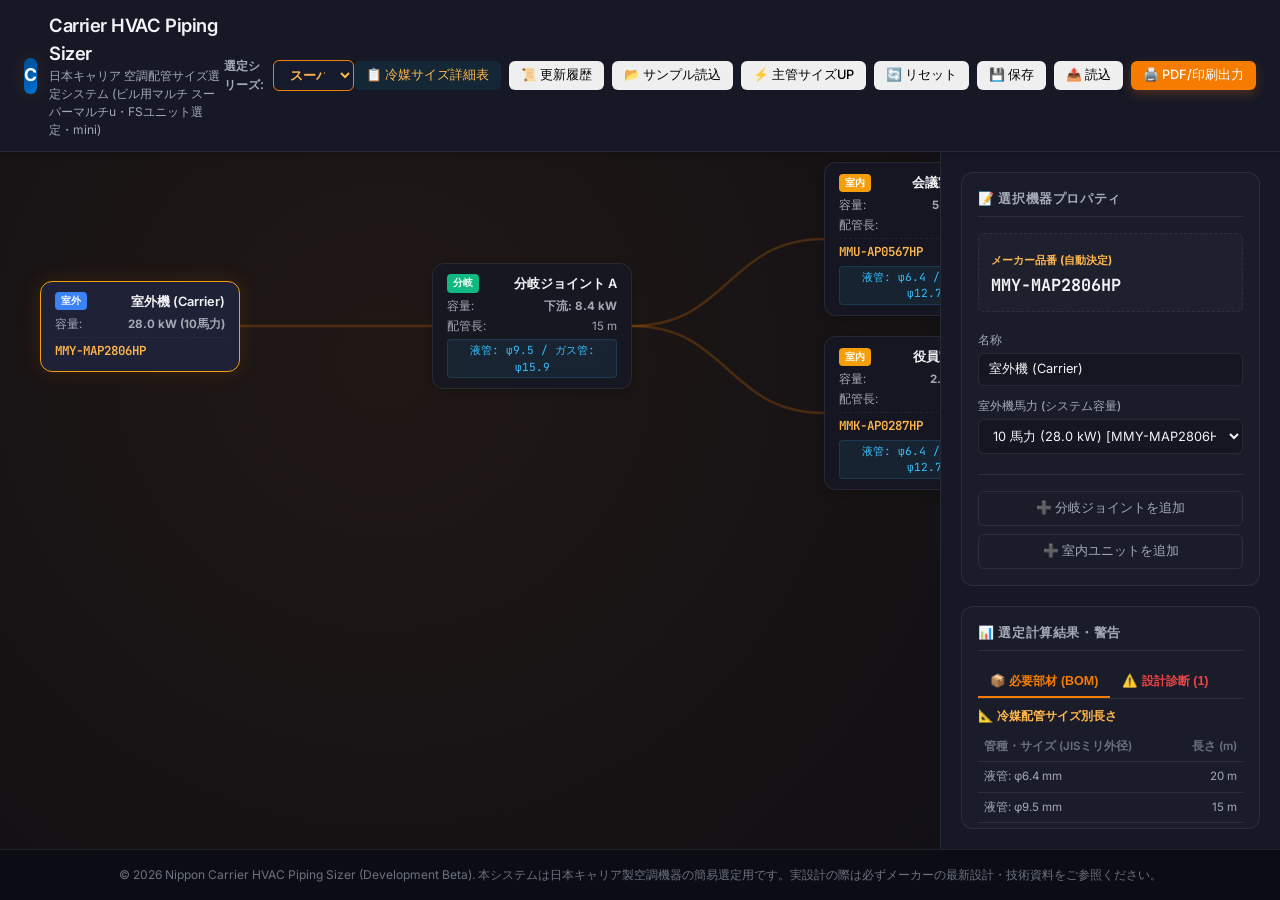
==== refrigerant-sizer/carrier-refrigerant-sizer/index.html @ 7f641d7e "Add files via upload" ====
<!DOCTYPE html>
<html lang="ja">
<head>
    <meta charset="UTF-8">
    <meta name="viewport" content="width=device-width, initial-scale=1.0">
    <title>Carrier HVAC Piping Sizer - 日本キャリア 配管選定</title>
    <!-- CSS Link -->
    <link rel="stylesheet" href="css/styles.css">
    <!-- Google Fonts -->
    <link rel="preconnect" href="https://fonts.googleapis.com">
    <link rel="preconnect" href="https://fonts.gstatic.com" crossorigin>
    <style>
        @media print {
            @page {
                size: A4 landscape;
                margin: 8mm;
            }
            body {
                background: #ffffff !important;
                color: #000000 !important;
                font-size: 10pt;
            }
            header, .sidebar:first-of-type, .header-actions, .add-node-bar, #delete-node-btn {
                display: none !important;
            }
            main {
                display: block !important;
                grid-template-columns: 1fr !important;
                gap: 0 !important;
                padding: 0 !important;
                height: auto !important;
                overflow: visible !important;
            }
            .canvas-container {
                border: none !important;
                background: none !important;
                box-shadow: none !important;
                height: auto !important;
                overflow: visible !important;
                padding: 1rem 0 !important;
            }
            .canvas-container::before {
                display: none !important;
            }
            .node-card {
                background: #f8fafc !important;
                border: 2px solid #cbd5e1 !important;
                color: #0f172a !important;
                box-shadow: none !important;
            }
            .type-outdoor { background: #e0f2fe !important; color: #0369a1 !important; }
            .type-branch { background: #fef3c7 !important; color: #b45309 !important; }
            .type-indoor { background: #dcfce7 !important; color: #15803d !important; }
            .sidebar:last-of-type {
                border: none !important;
                background: none !important;
                box-shadow: none !important;
                margin-top: 2cm !important;
                height: auto !important;
                overflow: visible !important;
            }
            .pipe-summary-item {
                background: #f8fafc !important;
                border: 1px solid #e2e8f0 !important;
                color: #0f172a !important;
            }
            .pipe-length-badge {
                background: #e2e8f0 !important;
                color: #0f172a !important;
            }
            .warning-panel {
                display: none !important;
            }
            .pipe-label-bg {
                fill: #ffffff !important;
                stroke: #0284c7 !important;
            }
            .pipe-label-text {
                fill: #0f172a !important;
                font-weight: 700 !important;
            }
        }
    </style>
</head>
<body>
    <!-- Header -->
    <header>
        <div class="logo-container">
            <div class="logo-badge" style="background: linear-gradient(135deg, #004b93, #0072ce);">C</div>
            <div class="logo-text">
                <h1>Carrier HVAC Piping Sizer</h1>
                <p>日本キャリア 空調配管サイズ選定システム (ビル用マルチ スーパーマルチu・FSユニット選定・mini)</p>
            </div>
        </div>
        
        <div style="display:flex; align-items:center; gap:8px;">
            <label for="series-select" style="font-size:0.775rem; font-weight:600; color:var(--text-secondary);">選定シリーズ:</label>
            <select id="series-select" class="form-select" style="padding:6px 12px; font-weight:600; border-color:var(--color-primary); color:var(--color-secondary); background:rgba(0,75,147,0.06); cursor:pointer;">
                <option value="super_multi_u_y">スーパーマルチuシリーズ (冷暖切換)</option>
                <option value="super_multi_u_r">スーパーマルチuシリーズ (冷暖同時 3管式)</option>
                <option value="super_multi_mini">スーパーマルチminiシリーズ</option>
            </select>
        </div>

        <div class="header-actions">
            <button class="btn" id="btn-show-pipesize" style="border-color:var(--color-primary); color:var(--color-secondary); background:rgba(0,210,255,0.08);" title="道中を含むすべての冷媒配管サイズ表を表示します">
                <span>📋 冷媒サイズ詳細表</span>
            </button>
            <button class="btn" id="btn-history" title="仕様や品番の変更履歴を確認します">
                <span>📜 更新履歴</span>
            </button>
            <button class="btn" id="btn-load-sample" title="標準的な系統サンプルを読み込みます">
                <span>📂 サンプル読込</span>
            </button>
            <button class="btn" id="btn-force-sizeup" title="最遠配管相当長に関わらず、主管サイズアップを強制適用します">
                <span>⚡ 主管サイズUP</span>
            </button>
            <button class="btn" id="btn-reset" title="系統図を初期状態にリセットします">
                <span>🔄 リセット</span>
            </button>
            <button class="btn" id="btn-export" title="現在の設計データをJSONファイルとして保存します">
                <span>💾 保存</span>
            </button>
            <button class="btn" id="btn-import" title="保存したJSONファイルを読み込んで復元します">
                <span>📤 読込</span>
            </button>
            <button class="btn btn-primary" id="btn-print" title="印刷またはPDFとして出力します">
                <span>🖨️ PDF/印刷出力</span>
            </button>
        </div>
    </header>

    <!-- Main Container -->
    <main>
        <!-- Canvas/Workspace Panel (Center/Left) -->
        <section class="canvas-container" id="tree-canvas">
            <svg id="connection-svg" class="connection-svg"></svg>
            <!-- Dynamic tree gets injected here -->
        </section>

        <!-- Configuration Sidebar (Right) -->
        <aside class="sidebar">
            <!-- Contextual Property Editor -->
            <div class="sidebar-panel">
                <h3>📝 選択機器プロパティ</h3>
                <div id="property-editor">
                    <!-- Dynamic form injected by ui.js depending on active node type -->
                    <div style="color: var(--text-muted); font-size: 0.85rem; text-align: center; margin-top: 2rem;">系統図内の機器をクリックして、プロパティを編集します。</div>
                </div>
            </div>

            <!-- Sizing Calculation Outputs -->
            <div class="sidebar-panel results-panel" style="flex: 1; overflow-y: auto;">
                <h3>📊 選定計算結果・警告</h3>
                <div class="tabs">
                    <div class="tab-header">
                        <button class="tab-btn active" onclick="document.querySelectorAll('.tab-content').forEach(c=>c.style.display='none'); document.getElementById('tab-bom').style.display='block'; document.querySelectorAll('.tab-btn').forEach(b=>b.classList.remove('active')); this.classList.add('active');">📦 必要部材 (BOM)</button>
                        <button class="tab-btn" onclick="document.querySelectorAll('.tab-content').forEach(c=>c.style.display='none'); document.getElementById('tab-warnings').style.display='block'; document.querySelectorAll('.tab-btn').forEach(b=>b.classList.remove('active')); this.classList.add('active');">⚠️ 設計診断</button>
                    </div>
                    <div class="tab-content" id="tab-bom">
                        <div id="totals-panel">
                            <!-- Dynamic injected by ui.js -->
                        </div>
                    </div>
                    <div class="tab-content" id="tab-warnings" style="display: none;">
                        <div id="warning-panel">
                            <!-- Dynamic injected by ui.js -->
                        </div>
                    </div>
                </div>
            </div>
        </aside>
    </main>

    <!-- Footer -->
    <footer>
        <p>&copy; 2026 Nippon Carrier HVAC Piping Sizer (Development Beta). 本システムは日本キャリア製空調機器の簡易選定用です。実設計の際は必ずメーカーの最新設計・技術資料をご参照ください。</p>
    </footer>

    <!-- 更新履歴モーダル -->
    <div class="modal-overlay" id="history-modal-overlay">
        <div class="modal-window" style="max-width: 660px; width: 94%;">
            <div class="modal-header">
                <span class="modal-title">📜 仕様・品番 更新履歴 (日本キャリア)</span>
                <button class="modal-close" id="history-modal-close" aria-label="閉じる">×</button>
            </div>
            <div class="modal-body" style="max-height: 65vh; overflow-y: auto; padding: 1.5rem;">
                <div id="history-check-status" style="font-size:0.78rem; color:var(--text-secondary); margin-bottom:1rem; padding:8px 12px; background:rgba(0,162,232,0.06); border-radius:var(--radius-sm); border:1px solid rgba(0,162,232,0.12);"></div>
                <div id="history-list-container">
                    <!-- Dynamic injected by ui.js -->
                </div>
            </div>
            <div class="modal-footer" style="justify-content: space-between; align-items: center;">
                <button class="btn" id="btn-force-spec-check" title="今すぐ最新仕様をチェックします" style="font-size:0.8rem;">🔍 今すぐチェック</button>
                <button class="btn btn-primary" id="history-modal-ok">閉じる</button>
            </div>
        </div>
    </div>

    <!-- ④ 設計診断エラー・警告 対処方法提案モーダル -->
    <div class="modal-overlay" id="fix-modal-overlay">
        <div class="modal-window" style="max-width: 580px; width: 92%;">
            <div class="modal-header" style="border-bottom: 1px solid rgba(239, 68, 68, 0.3); background: rgba(239, 68, 68, 0.06);">
                <span class="modal-title" style="color: var(--color-danger); font-weight:700;">⚠️ 設計診断・推奨対処案の適用</span>
                <button class="modal-close" id="fix-modal-close" aria-label="閉じる">×</button>
            </div>
            <div class="modal-body" style="padding: 1.25rem;">
                <div id="fix-modal-error-text" style="font-size:0.875rem; color:var(--text-primary); font-weight:600; padding:10px 14px; background:rgba(239,68,68,0.1); border-left:4px solid var(--color-danger); border-radius:4px; margin-bottom:12px;"></div>
                <div style="font-size:0.8rem; color:var(--text-secondary); margin-bottom:6px;">【システム提示の最適対処方法】</div>
                <div id="fix-modal-suggestion-text" style="font-size:0.85rem; color:var(--color-secondary); font-weight:500; padding:12px; background:rgba(0,210,255,0.06); border:1px solid rgba(0,210,255,0.2); border-radius:var(--radius-sm); line-height:1.5;"></div>
                <div style="font-size:0.75rem; color:var(--text-muted); margin-top:10px;">「OK (対処方法を反映)」を選択すると、上記の変更が系統設計・配管選定へ即座に反映されます。</div>
            </div>
            <div class="modal-footer" style="gap:10px;">
                <button class="btn" id="fix-modal-cancel">キャンセル</button>
                <button class="btn btn-primary" id="fix-modal-ok" style="background:linear-gradient(135deg, var(--color-success), #059669); color:white;">OK (対処方法を反映)</button>
            </div>
        </div>
    </div>

    <!-- ⑤ 全区間冷媒サイズ詳細表 モーダル -->
    <div class="modal-overlay" id="pipesize-modal-overlay">
        <div class="modal-window" style="max-width: 820px; width: 95%;">
            <div class="modal-header">
                <span class="modal-title">📋 システム全区間 冷媒配管サイズ詳細表</span>
                <button class="modal-close" id="pipesize-modal-close" aria-label="閉じる">×</button>
            </div>
            <div class="modal-body" style="max-height: 70vh; overflow-y: auto; padding: 1.25rem;">
                <div style="display:flex; justify-content:space-between; align-items:center; background:rgba(0,162,232,0.08); padding:10px 16px; border-radius:var(--radius-md); border:1px solid rgba(0,162,232,0.2); margin-bottom:12px;">
                    <div>
                        <div style="font-size:0.875rem; font-weight:700; color:var(--text-primary);">主配管 (主管) サイズアップ設定</div>
                        <div style="font-size:0.75rem; color:var(--text-secondary);">最遠長90m以上または手動設定時の主管1サイズUPの有効/無効を切り替えます</div>
                    </div>
                    <div class="toggle-switch-container">
                        <span style="font-size:0.775rem; font-weight:600;" id="sizeup-toggle-label">標準サイズ</span>
                        <label class="switch">
                            <input type="checkbox" id="pipesize-modal-sizeup-toggle">
                            <span class="slider"></span>
                        </label>
                    </div>
                </div>
                <div id="pipesize-table-container"></div>
            </div>
            <div class="modal-footer">
                <button class="btn btn-primary" id="pipesize-modal-ok">閉じる</button>
            </div>
        </div>
    </div>

    <!-- App Engine and Controller Scripts -->
    <script src="js/engine.js"></script>
    <script src="js/ui.js"></script>
    <script src="js/app.js"></script>
</body>
</html>
---- refrigerant-sizer/carrier-refrigerant-sizer/css/styles.css ----
/* ==========================================================================
   Design System & Styling: Carrier Refrigerant Sizer
   ========================================================================== */

/* Google Fonts Import */
@import url('https://fonts.googleapis.com/css2?family=Inter:wght@300;400;500;600;700&family=JetBrains+Mono:wght@400;500&display=swap');

:root {
    /* Color Palette (Carrier Amber-Orange / Dark Theme Harmony) */
    --bg-base: #0c0d14;
    --bg-surface: rgba(22, 24, 38, 0.75);
    --bg-surface-solid: #161826;
    --bg-surface-hover: rgba(32, 35, 56, 0.85);
    --border-color: rgba(255, 255, 255, 0.08);
    --border-focus: #f59e0b; /* Amber/Orange accent */
    
    --color-primary: #f57c00; /* Carrier Orange */
    --color-primary-glow: rgba(245, 124, 0, 0.3);
    --color-secondary: #ffb74d;
    --color-success: #10b981;
    --color-success-glow: rgba(16, 185, 129, 0.2);
    --color-warning: #f59e0b;
    --color-danger: #ef4444;
    --color-danger-glow: rgba(239, 68, 68, 0.2);
    
    --text-primary: #f3f4f6;
    --text-secondary: #a3aab6;
    --text-muted: #6b7280;
    
    /* Layout Constants */
    --radius-sm: 6px;
    --radius-md: 12px;
    --radius-lg: 16px;
    --transition-fast: 0.15s ease;
    --transition-normal: 0.25s ease;
    
    /* Font Families */
    --font-sans: 'Inter', -apple-system, BlinkMacSystemFont, "Segoe UI", Roboto, sans-serif;
    --font-mono: 'JetBrains Mono', monospace;
    
    --shadow-sm: 0 2px 8px rgba(0, 0, 0, 0.2);
    --shadow-md: 0 8px 32px rgba(0, 0, 0, 0.45);
    --shadow-glow: 0 0 20px rgba(245, 124, 0, 0.15);
}

/* Base Reset & Styles */
* {
    box-sizing: border-box;
    margin: 0;
    padding: 0;
}

body {
    background-color: var(--bg-base);
    color: var(--text-primary);
    font-family: var(--font-sans);
    line-height: 1.5;
    height: 100vh;
    display: flex;
    flex-direction: column;
    overflow: hidden;
}

/* Header */
header {
    background: var(--bg-surface-solid);
    border-bottom: 1px solid var(--border-color);
    padding: 0.75rem 1.5rem;
    display: flex;
    justify-content: space-between;
    align-items: center;
    box-shadow: var(--shadow-sm);
    z-index: 100;
}

.logo-container {
    display: flex;
    align-items: center;
    gap: 12px;
}

.logo-badge {
    background: linear-gradient(135deg, var(--color-primary), var(--color-secondary));
    width: 36px;
    height: 36px;
    border-radius: var(--radius-sm);
    display: flex;
    align-items: center;
    justify-content: center;
    font-weight: 700;
    color: #fff;
    font-size: 1.1rem;
    box-shadow: var(--shadow-glow);
}

.logo-text h1 {
    font-size: 1.15rem;
    font-weight: 600;
    letter-spacing: -0.025em;
    color: var(--text-primary);
}

.logo-text p {
    font-size: 0.75rem;
    color: var(--text-secondary);
}

.header-actions {
    display: flex;
    align-items: center;
    gap: 8px;
    flex-wrap: nowrap;
    flex-shrink: 0;
}

.menu-bar {
    display: flex;
    align-items: center;
    gap: 8px;
    flex-wrap: nowrap;
}

.menu-bar .btn, .header-actions .btn {
    white-space: nowrap;
    font-size: 0.8rem;
    padding: 6px 12px;
}
.menu-bar .btn span, .header-actions .btn span {
    white-space: nowrap;
}

.tree-children {
    display: flex;
    flex-direction: column;
    justify-content: center;
    margin-left: 7rem;
    position: relative;
}

/* Node Card Error Blink Animation */
@keyframes errorBlinkAnimation {
    0%, 100% {
        border-color: var(--color-danger);
        box-shadow: 0 0 25px rgba(239, 68, 68, 0.9);
        transform: scale(1.03);
    }
    50% {
        border-color: rgba(239, 68, 68, 0.3);
        box-shadow: 0 0 5px rgba(239, 68, 68, 0.2);
        transform: scale(1);
    }
}
.node-card.error-blink {
    animation: errorBlinkAnimation 0.6s ease-in-out 5;
    z-index: 10;
}

.alert-card.clickable {
    cursor: pointer;
    transition: transform 0.15s ease, box-shadow 0.15s ease;
}
.alert-card.clickable:hover {
    transform: translateY(-2px);
    box-shadow: 0 4px 12px rgba(239, 68, 68, 0.2);
}

/* SVG Line Pipe Label Text */
.pipe-label-bg {
    fill: rgba(11, 15, 25, 0.85);
    stroke: var(--color-primary);
    stroke-width: 1px;
    rx: 4px;
    ry: 4px;
}
.pipe-label-text {
    fill: #00d2ff;
    font-size: 10px;
    font-family: var(--font-mono);
    font-weight: 600;
    text-anchor: middle;
    dominant-baseline: central;
}

main {
    flex: 1;
    display: grid;
    grid-template-columns: 1fr 340px;
    overflow: hidden;
    background: radial-gradient(circle at 30% 30%, #201815 0%, var(--bg-base) 100%);
}

/* Sidebar */
.sidebar {
    background: var(--bg-surface-solid);
    border-left: 1px solid var(--border-color);
    padding: 1.25rem;
    display: flex;
    flex-direction: column;
    gap: 1.25rem;
    overflow-y: auto;
}

.sidebar-panel {
    background: rgba(255, 255, 255, 0.02);
    border: 1px solid var(--border-color);
    border-radius: var(--radius-md);
    padding: 1rem;
    display: flex;
    flex-direction: column;
    gap: 0.75rem;
}

.sidebar-panel h3 {
    font-size: 0.8rem;
    font-weight: 700;
    color: var(--text-secondary);
    text-transform: uppercase;
    letter-spacing: 0.05em;
    border-bottom: 1px solid var(--border-color);
    padding-bottom: 0.5rem;
    margin-bottom: 0.25rem;
}

/* Canvas Container */
.canvas-container {
    display: flex;
    flex-direction: column;
    position: relative;
    overflow: hidden;
}

.canvas-header {
    padding: 0.85rem 1.5rem;
    display: flex;
    justify-content: space-between;
    align-items: center;
    border-bottom: 1px solid var(--border-color);
    background: rgba(12, 13, 20, 0.6);
    backdrop-filter: blur(10px);
    z-index: 10;
}

.canvas-header h2 {
    font-size: 0.9rem;
    font-weight: 600;
    color: var(--text-secondary);
}

.canvas-workspace {
    flex: 1;
    overflow: auto;
    position: relative;
    padding: 2.5rem;
    display: flex;
    align-items: center;
    justify-content: flex-start;
}

/* Interactive SVG Layer */
.connection-svg {
    position: absolute;
    top: 0;
    left: 0;
    width: 100%;
    height: 100%;
    pointer-events: none;
    z-index: 1;
}

.connection-path {
    fill: none;
    stroke: rgba(245, 124, 0, 0.22);
    stroke-width: 2.5;
    stroke-linecap: round;
    transition: stroke var(--transition-normal);
}

.connection-path.active {
    stroke: var(--color-primary);
    stroke-width: 3.5;
    filter: drop-shadow(0 0 4px var(--color-primary-glow));
}

.connection-path.three-pipe {
    stroke-dasharray: 4 2;
    stroke: rgba(255, 183, 77, 0.45);
}

.connection-path.three-pipe.active {
    stroke: var(--color-secondary);
    filter: drop-shadow(0 0 4px rgba(255, 183, 77, 0.3));
}

/* Node Elements Structure */
.tree-wrapper {
    display: flex;
    flex-direction: row;
    align-items: center;
    position: relative;
    z-index: 2;
}

.tree-node-container {
    display: flex;
    flex-direction: row;
    align-items: center;
    position: relative;
}

.node-card {
    background: var(--bg-surface);
    backdrop-filter: blur(12px);
    -webkit-backdrop-filter: blur(12px);
    border: 1px solid var(--border-color);
    border-radius: var(--radius-md);
    width: 200px;
    padding: 10px 14px;
    margin: 10px 40px; /* Space for connectors */
    cursor: pointer;
    position: relative;
    transition: all var(--transition-normal);
    box-shadow: var(--shadow-sm);
}

.node-card:hover {
    background: var(--bg-surface-hover);
    border-color: rgba(255, 255, 255, 0.2);
    transform: translateY(-2px);
    box-shadow: var(--shadow-md);
}

.node-card.active {
    border-color: var(--border-focus);
    box-shadow: var(--shadow-glow);
    background: rgba(32, 35, 56, 0.95);
}

.node-card .node-header {
    display: flex;
    justify-content: space-between;
    align-items: center;
    margin-bottom: 5px;
}

.node-card .node-title {
    font-size: 0.8rem;
    font-weight: 600;
    white-space: nowrap;
    overflow: hidden;
    text-overflow: ellipsis;
    color: var(--text-primary);
}

.node-card .node-badge {
    font-size: 0.6rem;
    padding: 2px 6px;
    border-radius: 4px;
    font-weight: 700;
    text-transform: uppercase;
}

/* Node type colors */
.badge-outdoor { background: #3b82f6; color: #fff; }
.badge-branch { background: #10b981; color: #fff; }
.badge-indoor { background: #f59e0b; color: #fff; }
.badge-fs { background: #f57c00; color: #fff; } /* Orange/Amber for FS Unit */

.node-card .node-info {
    font-size: 0.72rem;
    color: var(--text-secondary);
    margin: 2px 0;
    display: flex;
    justify-content: space-between;
}

.node-card .node-catalog-model {
    font-family: var(--font-mono);
    font-size: 0.78rem;
    color: var(--color-secondary);
    font-weight: 600;
    margin-top: 4px;
    border-top: 1px dashed rgba(255,255,255,0.06);
    padding-top: 4px;
}

.node-card .pipe-info {
    font-family: var(--font-mono);
    font-size: 0.7rem;
    color: #38bdf8;
    background: rgba(56, 189, 248, 0.08);
    padding: 2px 6px;
    border-radius: 4px;
    margin-top: 4px;
    text-align: center;
    border: 1px solid rgba(56, 189, 248, 0.15);
}

.tree-children {
    display: flex;
    flex-direction: column;
    justify-content: center;
    position: relative;
}

/* Form Styles */
.form-group {
    display: flex;
    flex-direction: column;
    gap: 4px;
    margin-bottom: 0.75rem;
}

.form-group label {
    font-size: 0.72rem;
    font-weight: 500;
    color: var(--text-secondary);
}

.form-input, .form-select {
    background: rgba(0, 0, 0, 0.2);
    border: 1px solid var(--border-color);
    border-radius: var(--radius-sm);
    color: var(--text-primary);
    padding: 8px 10px;
    font-size: 0.8rem;
    font-family: var(--font-sans);
    transition: all var(--transition-fast);
    width: 100%;
}

.form-input:focus, .form-select:focus {
    outline: none;
    border-color: var(--border-focus);
    background: rgba(0, 0, 0, 0.35);
}

/* Buttons */
.btn {
    display: inline-flex;
    align-items: center;
    justify-content: center;
    padding: 8px 14px;
    font-size: 0.8rem;
    font-weight: 500;
    border-radius: var(--radius-sm);
    cursor: pointer;
    transition: all var(--transition-fast);
    border: none;
    font-family: var(--font-sans);
    gap: 6px;
}

.btn-primary {
    background: var(--color-primary);
    color: #fff;
    box-shadow: 0 4px 12px rgba(245, 124, 0, 0.25);
}

.btn-primary:hover {
    background: #e65100;
    transform: translateY(-1px);
    box-shadow: 0 6px 16px rgba(245, 124, 0, 0.4);
}

.btn-outline {
    background: transparent;
    border: 1px solid var(--border-color);
    color: var(--text-secondary);
}

.btn-outline:hover {
    background: rgba(255, 255, 255, 0.05);
    color: var(--text-primary);
    border-color: rgba(255, 255, 255, 0.2);
}

.btn-danger {
    background: var(--color-danger);
    color: #fff;
}

.btn-danger:hover {
    background: #dc2626;
}

.btn-sm {
    padding: 4px 8px;
    font-size: 0.72rem;
    border-radius: 4px;
}

/* Warnings and BOM Tables */
.tab-header {
    display: flex;
    border-bottom: 1px solid var(--border-color);
    margin-bottom: 8px;
}

.tab-btn {
    background: none;
    border: none;
    color: var(--text-muted);
    font-size: 0.78rem;
    font-weight: 600;
    padding: 6px 12px;
    cursor: pointer;
    border-bottom: 2px solid transparent;
    transition: all var(--transition-fast);
}

.tab-btn.active {
    color: var(--color-primary);
    border-bottom-color: var(--color-primary);
}

.warning-item {
    background: rgba(239, 68, 68, 0.08);
    border: 1px solid rgba(239, 68, 68, 0.2);
    border-radius: var(--radius-sm);
    padding: 8px 10px;
    margin-bottom: 6px;
    font-size: 0.72rem;
    color: #f87171;
    display: flex;
    gap: 6px;
    align-items: flex-start;
}

.warning-item.warning-info {
    background: rgba(245, 158, 11, 0.08);
    border: 1px solid rgba(245, 158, 11, 0.2);
    color: #fbbf24;
}

.bom-table {
    width: 100%;
    border-collapse: collapse;
    font-size: 0.72rem;
    margin-top: 5px;
}

.bom-table th, .bom-table td {
    padding: 6px;
    text-align: left;
    border-bottom: 1px solid var(--border-color);
}

.bom-table th {
    color: var(--text-muted);
    font-weight: 600;
}

.bom-table td {
    color: var(--text-secondary);
}

/* Modals */
.modal-overlay {
    position: fixed;
    top: 0;
    left: 0;
    width: 100%;
    height: 100%;
    background: rgba(0, 0, 0, 0.6);
    backdrop-filter: blur(4px);
    z-index: 1000;
    display: flex;
    align-items: center;
    justify-content: center;
    opacity: 0;
    pointer-events: none;
    transition: opacity var(--transition-normal);
}

.modal-overlay.show {
    opacity: 1;
    pointer-events: auto;
}

.modal-window {
    background: var(--bg-surface-solid);
    border: 1px solid var(--border-color);
    border-radius: var(--radius-lg);
    box-shadow: var(--shadow-md);
    overflow: hidden;
    display: flex;
    flex-direction: column;
}

.modal-header {
    padding: 1rem 1.5rem;
    border-bottom: 1px solid var(--border-color);
    display: flex;
    justify-content: space-between;
    align-items: center;
}

.modal-title {
    font-size: 0.95rem;
    font-weight: 700;
}

.modal-close {
    background: none;
    border: none;
    color: var(--text-muted);
    font-size: 1.5rem;
    cursor: pointer;
}

.modal-close:hover {
    color: var(--text-primary);
}

.modal-body {
    display: flex;
    flex-direction: column;
    gap: 1rem;
}

.modal-footer {
    padding: 1rem 1.5rem;
    border-top: 1px solid var(--border-color);
    display: flex;
    justify-content: flex-end;
    gap: 12px;
}

/* ===== 更新履歴モーダル ===== */
.history-entry {
    background: rgba(255,255,255,0.04);
    border: 1px solid var(--border-color);
    border-radius: var(--radius-md);
    padding: 0.9rem 1.1rem;
    margin-bottom: 0.75rem;
    transition: background var(--transition-fast);
}
.history-entry:hover {
    background: rgba(255,255,255,0.07);
}
.history-entry-header {
    display: flex;
    align-items: center;
    gap: 0.5rem;
    margin-bottom: 0.5rem;
    flex-wrap: wrap;
}
.history-entry-date {
    font-size: 0.78rem;
    color: var(--text-muted);
    font-family: var(--font-mono);
    margin-left: auto;
    white-space: nowrap;
}
.history-badge {
    display: inline-block;
    padding: 2px 8px;
    border-radius: 20px;
    font-size: 0.7rem;
    font-weight: 600;
    letter-spacing: 0.03em;
}
.history-badge-changed {
    background: rgba(245,158,11,0.18);
    color: #f59e0b;
    border: 1px solid rgba(245,158,11,0.35);
}
.history-badge-ok {
    background: rgba(16,185,129,0.14);
    color: #10b981;
    border: 1px solid rgba(16,185,129,0.28);
}
.history-badge-initial {
    background: rgba(245, 124, 0, 0.13);
    color: var(--color-secondary);
    border: 1px solid rgba(245, 124, 0, 0.28);
}
.history-changes-list {
    list-style: none;
    margin-top: 0.4rem;
}
.history-changes-list li {
    font-size: 0.78rem;
    color: var(--text-secondary);
    padding: 3px 0;
    border-bottom: 1px solid rgba(255,255,255,0.04);
    display: flex;
    gap: 0.4rem;
    align-items: flex-start;
}
.history-changes-list li:last-child {
    border-bottom: none;
}
.history-change-icon {
    flex-shrink: 0;
    margin-top: 1px;
}
.history-empty {
    text-align: center;
    color: var(--text-muted);
    font-size: 0.85rem;
    padding: 2.5rem 0;
}

/* Footer style */
footer {
    text-align: center;
    padding: 1rem;
    font-size: 0.75rem;
    color: var(--text-muted);
    border-top: 1px solid var(--border-color);
    background: var(--bg-base);
}

/* Responsive Hide sidebars (if needed, but design is primarily for desktop sizing work) */
@media(max-width: 1024px) {
    main {
        grid-template-columns: 1fr;
        height: auto;
        overflow: visible;
    }
    .sidebar {
        height: 400px;
    }
    .canvas-container {
        height: 600px;
    }
}
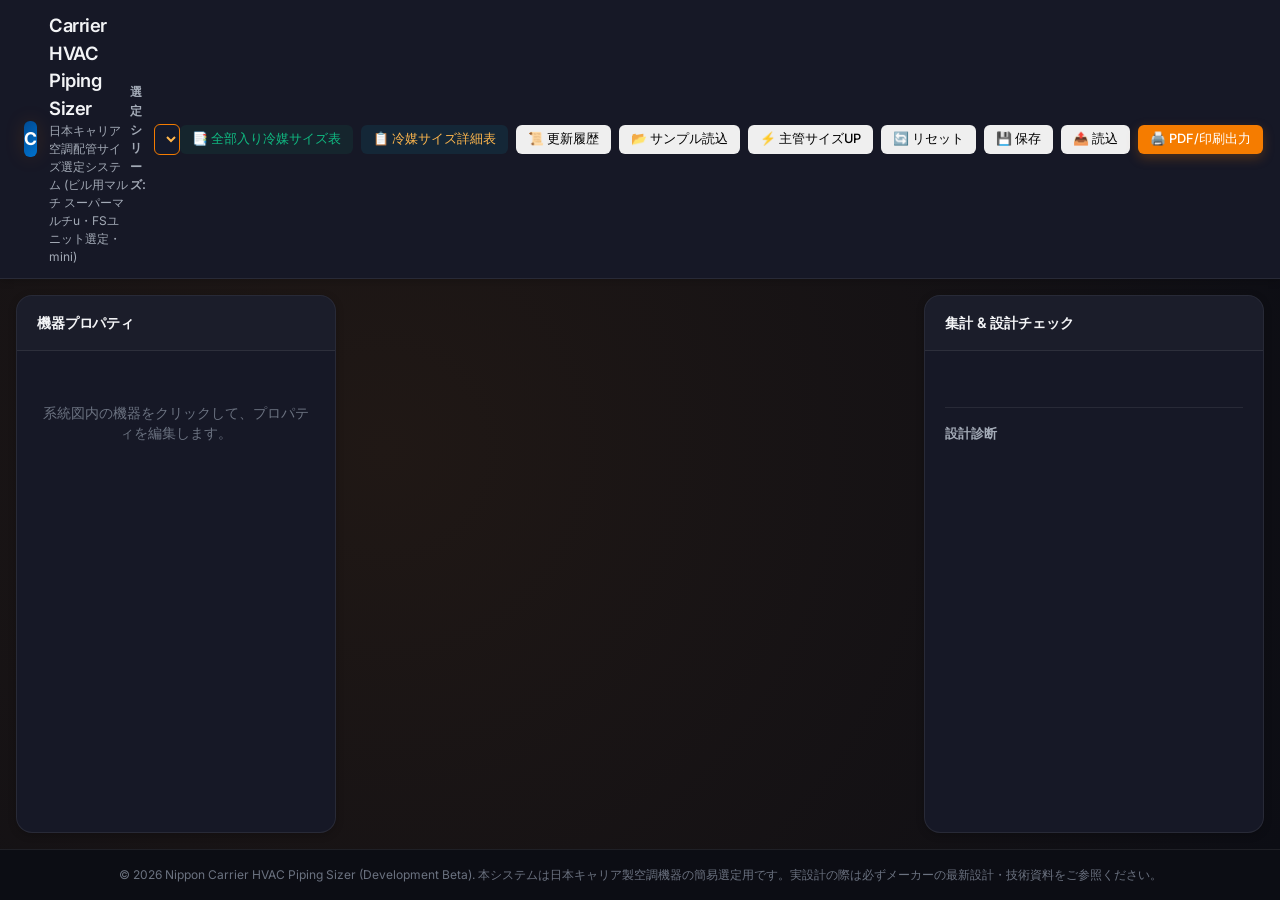
==== commit cc9350ac: "feat: 3管式冷媒サイズ選定基準の更新・全メーカーUI統一・引き継ぎ仕様書(HANDOVER.md)追加" ====
--- a/refrigerant-sizer/carrier-refrigerant-sizer/index.html
+++ b/refrigerant-sizer/carrier-refrigerant-sizer/index.html
@@ -103,6 +103,9 @@
         </div>
 
         <div class="header-actions">
+            <button class="btn" id="btn-master-pipesize" style="border-color:#10b981; color:#10b981; background:rgba(16,185,129,0.08);" title="冷暖切替・冷暖同時(3管式)の全条件を網羅した全部入り冷媒サイズマスター表を表示します">
+                <span>📑 全部入り冷媒サイズ表</span>
+            </button>
             <button class="btn" id="btn-show-pipesize" style="border-color:var(--color-primary); color:var(--color-secondary); background:rgba(0,210,255,0.08);" title="道中を含むすべての冷媒配管サイズ表を表示します">
                 <span>📋 冷媒サイズ詳細表</span>
             </button>
@@ -130,42 +133,43 @@
         </div>
     </header>
 
-    <!-- Main Container -->
+    <!-- Main Workspace (ダイキンと完全同一の3カラムレイアウト) -->
     <main>
-        <!-- Canvas/Workspace Panel (Center/Left) -->
+        <!-- Left Sidebar: Property Editor & Config -->
+        <aside class="sidebar">
+            <div class="sidebar-header">
+                <h2>機器プロパティ</h2>
+            </div>
+            <div class="sidebar-content" id="property-editor">
+                <!-- Dynamic injected by ui.js -->
+                <div style="color: var(--text-muted); font-size: 0.85rem; text-align: center; margin-top: 2rem;">
+                    系統図内の機器をクリックして、プロパティを編集します。
+                </div>
+            </div>
+        </aside>
+
+        <!-- Center: Interactive Tree Diagram Canvas -->
         <section class="canvas-container" id="tree-canvas">
             <svg id="connection-svg" class="connection-svg"></svg>
             <!-- Dynamic tree gets injected here -->
         </section>
 
-        <!-- Configuration Sidebar (Right) -->
+        <!-- Right Sidebar: Diagnostics & BOM Summary -->
         <aside class="sidebar">
-            <!-- Contextual Property Editor -->
-            <div class="sidebar-panel">
-                <h3>📝 選択機器プロパティ</h3>
-                <div id="property-editor">
-                    <!-- Dynamic form injected by ui.js depending on active node type -->
-                    <div style="color: var(--text-muted); font-size: 0.85rem; text-align: center; margin-top: 2rem;">系統図内の機器をクリックして、プロパティを編集します。</div>
-                </div>
-            </div>
-
-            <!-- Sizing Calculation Outputs -->
-            <div class="sidebar-panel results-panel" style="flex: 1; overflow-y: auto;">
-                <h3>📊 選定計算結果・警告</h3>
-                <div class="tabs">
-                    <div class="tab-header">
-                        <button class="tab-btn active" onclick="document.querySelectorAll('.tab-content').forEach(c=>c.style.display='none'); document.getElementById('tab-bom').style.display='block'; document.querySelectorAll('.tab-btn').forEach(b=>b.classList.remove('active')); this.classList.add('active');">📦 必要部材 (BOM)</button>
-                        <button class="tab-btn" onclick="document.querySelectorAll('.tab-content').forEach(c=>c.style.display='none'); document.getElementById('tab-warnings').style.display='block'; document.querySelectorAll('.tab-btn').forEach(b=>b.classList.remove('active')); this.classList.add('active');">⚠️ 設計診断</button>
-                    </div>
-                    <div class="tab-content" id="tab-bom">
-                        <div id="totals-panel">
-                            <!-- Dynamic injected by ui.js -->
-                        </div>
-                    </div>
-                    <div class="tab-content" id="tab-warnings" style="display: none;">
-                        <div id="warning-panel">
-                            <!-- Dynamic injected by ui.js -->
-                        </div>
+            <div class="sidebar-header">
+                <h2>集計 & 設計チェック</h2>
+            </div>
+            <div class="sidebar-content">
+                <!-- Real-time calculation summary -->
+                <div id="totals-panel">
+                    <!-- Dynamic injected by ui.js -->
+                </div>
+                
+                <!-- Active design validation feedback -->
+                <div style="margin-top: 1rem; border-top: 1px solid var(--border-color); padding-top: 1rem;">
+                    <div style="font-size:0.8rem; font-weight:600; text-transform:uppercase; color:var(--text-secondary); margin-bottom:8px;">設計診断</div>
+                    <div id="warning-panel">
+                        <!-- Dynamic injected by ui.js -->
                     </div>
                 </div>
             </div>
@@ -246,6 +250,40 @@
         </div>
     </div>
 
+    <!-- ⑥ 全部入り冷媒サイズマスター表 (全パターン網羅) モーダル -->
+    <div class="modal-overlay" id="master-pipesize-modal-overlay">
+        <div class="modal-window" style="max-width: 1100px; width: 96%;">
+            <div class="modal-header" style="background: linear-gradient(135deg, rgba(16, 185, 129, 0.1), rgba(6, 95, 70, 0.05)); border-bottom: 1px solid rgba(16, 185, 129, 0.25);">
+                <div style="display:flex; align-items:center; gap:10px;">
+                    <span style="font-size:1.4rem;">📑</span>
+                    <div>
+                        <span class="modal-title" style="color:#10b981; font-weight:700;">全部入り 冷媒配管サイズ表 (全パターン網羅一覧)</span>
+                        <div style="font-size:0.75rem; color:var(--text-secondary); margin-top:2px;">日本キャリア技術資料・カタログ冷媒配管接続要領に完全準拠した全系統共通マスターテーブル</div>
+                    </div>
+                </div>
+                <button class="modal-close" id="master-pipesize-modal-close" aria-label="閉じる">×</button>
+            </div>
+            <div class="modal-body" style="max-height: 75vh; overflow-y: auto; padding: 1.25rem;">
+                <!-- タブ切り替えボタン -->
+                <div style="display:flex; gap:8px; margin-bottom:1rem; border-bottom:1px solid var(--border-color); padding-bottom:8px;" id="master-table-tabs">
+                    <button class="btn active-tab" id="tab-master-switch" style="font-weight:700; padding:6px 16px; border-radius:var(--radius-sm); border:1px solid #10b981; background:rgba(16,185,129,0.15); color:#10b981;">
+                        冷暖切替 (2管式)
+                    </button>
+                    <button class="btn" id="tab-master-free" style="font-weight:700; padding:6px 16px; border-radius:var(--radius-sm); border:1px solid var(--border-color); background:rgba(255,255,255,0.03); color:var(--text-secondary);">
+                        冷暖同時 (3管式)
+                    </button>
+                </div>
+                <!-- テーブルコンテナ -->
+                <div id="master-pipesize-table-container">
+                    <!-- Dynamic injected by ui.js -->
+                </div>
+            </div>
+            <div class="modal-footer" style="justify-content: flex-end;">
+                <button class="btn btn-primary" id="master-pipesize-modal-ok">閉じる</button>
+            </div>
+        </div>
+    </div>
+
     <!-- App Engine and Controller Scripts -->
     <script src="js/engine.js"></script>
     <script src="js/ui.js"></script>
--- a/refrigerant-sizer/carrier-refrigerant-sizer/css/styles.css
+++ b/refrigerant-sizer/carrier-refrigerant-sizer/css/styles.css
@@ -133,7 +133,8 @@
     display: flex;
     flex-direction: column;
     justify-content: center;
-    margin-left: 7rem;
+    gap: 2.5rem;
+    margin-left: 11rem;
     position: relative;
 }
 
@@ -166,38 +167,71 @@
 
 /* SVG Line Pipe Label Text */
 .pipe-label-bg {
-    fill: rgba(11, 15, 25, 0.85);
+    fill: rgba(8, 12, 22, 0.92);
     stroke: var(--color-primary);
-    stroke-width: 1px;
-    rx: 4px;
-    ry: 4px;
+    stroke-width: 1.5px;
+}
+.pipe-label-header {
+    fill: #00a2e8;
+    font-size: 10px;
+    font-family: var(--font-sans);
+    font-weight: 700;
+    text-anchor: middle;
+    dominant-baseline: auto;
+    letter-spacing: 0.03em;
+    text-transform: uppercase;
 }
 .pipe-label-text {
     fill: #00d2ff;
-    font-size: 10px;
+    font-size: 10.5px;
     font-family: var(--font-mono);
     font-weight: 600;
     text-anchor: middle;
-    dominant-baseline: central;
+    dominant-baseline: auto;
 }
 
 main {
     flex: 1;
     display: grid;
-    grid-template-columns: 1fr 340px;
+    grid-template-columns: 320px 1fr 340px;
+    gap: 1rem;
+    padding: 1rem;
     overflow: hidden;
+    position: relative;
     background: radial-gradient(circle at 30% 30%, #201815 0%, var(--bg-base) 100%);
 }
 
 /* Sidebar */
 .sidebar {
     background: var(--bg-surface-solid);
-    border-left: 1px solid var(--border-color);
+    border: 1px solid var(--border-color);
+    border-radius: var(--radius-lg);
+    display: flex;
+    flex-direction: column;
+    overflow: hidden;
+    box-shadow: var(--shadow-sm);
+}
+
+.sidebar-header {
+    padding: 1rem 1.25rem;
+    border-bottom: 1px solid var(--border-color);
+    background: rgba(255, 255, 255, 0.02);
+}
+
+.sidebar-header h2 {
+    font-size: 0.9rem;
+    font-weight: 600;
+    letter-spacing: -0.01em;
+    color: var(--text-primary);
+}
+
+.sidebar-content {
     padding: 1.25rem;
+    overflow-y: auto;
+    flex: 1;
     display: flex;
     flex-direction: column;
     gap: 1.25rem;
-    overflow-y: auto;
 }
 
 .sidebar-panel {
@@ -359,46 +393,60 @@
     text-transform: uppercase;
 }
 
-/* Node type colors */
-.badge-outdoor { background: #3b82f6; color: #fff; }
-.badge-branch { background: #10b981; color: #fff; }
-.badge-indoor { background: #f59e0b; color: #fff; }
-.badge-fs { background: #f57c00; color: #fff; } /* Orange/Amber for FS Unit */
-
-.node-card .node-info {
-    font-size: 0.72rem;
-    color: var(--text-secondary);
-    margin: 2px 0;
-    display: flex;
-    justify-content: space-between;
-}
-
-.node-card .node-catalog-model {
-    font-family: var(--font-mono);
-    font-size: 0.78rem;
-    color: var(--color-secondary);
-    font-weight: 600;
-    margin-top: 4px;
-    border-top: 1px dashed rgba(255,255,255,0.06);
-    padding-top: 4px;
-}
-
-.node-card .pipe-info {
-    font-family: var(--font-mono);
-    font-size: 0.7rem;
-    color: #38bdf8;
-    background: rgba(56, 189, 248, 0.08);
+/* Node type badges */
+.node-type {
+    font-size: 0.65rem;
+    font-weight: 700;
+    text-transform: uppercase;
+    letter-spacing: 0.05em;
     padding: 2px 6px;
     border-radius: 4px;
-    margin-top: 4px;
-    text-align: center;
-    border: 1px solid rgba(56, 189, 248, 0.15);
+}
+.type-outdoor, .badge-outdoor { background: rgba(59, 130, 246, 0.15); color: #60a5fa; }
+.type-branch, .badge-branch { background: rgba(245, 158, 11, 0.15); color: #fbbf24; }
+.type-bs-unit, .badge-fs { background: rgba(245, 124, 0, 0.15); color: #fb923c; }
+.type-indoor, .badge-indoor { background: rgba(16, 185, 129, 0.15); color: #34d399; }
+
+.node-specs {
+    font-size: 0.75rem;
+    color: var(--text-secondary);
+    display: flex;
+    flex-direction: column;
+    gap: 4px;
+    margin-bottom: 6px;
+}
+
+.spec-item {
+    display: flex;
+    justify-content: space-between;
+}
+
+.spec-lbl {
+    color: var(--text-muted);
+}
+
+.spec-val {
+    font-weight: 500;
+    color: var(--text-primary);
+}
+
+.pipe-result-badge {
+    margin-top: 8px;
+    padding-top: 8px;
+    border-top: 1px solid var(--border-color);
+    font-size: 0.725rem;
+    font-family: var(--font-mono);
+    color: var(--color-secondary);
+    display: flex;
+    flex-direction: column;
+    gap: 2px;
 }
 
 .tree-children {
     display: flex;
     flex-direction: column;
     justify-content: center;
+    gap: 2.5rem;
     position: relative;
 }
 
@@ -572,6 +620,7 @@
     transition: opacity var(--transition-normal);
 }
 
+.modal-overlay.active,
 .modal-overlay.show {
     opacity: 1;
     pointer-events: auto;
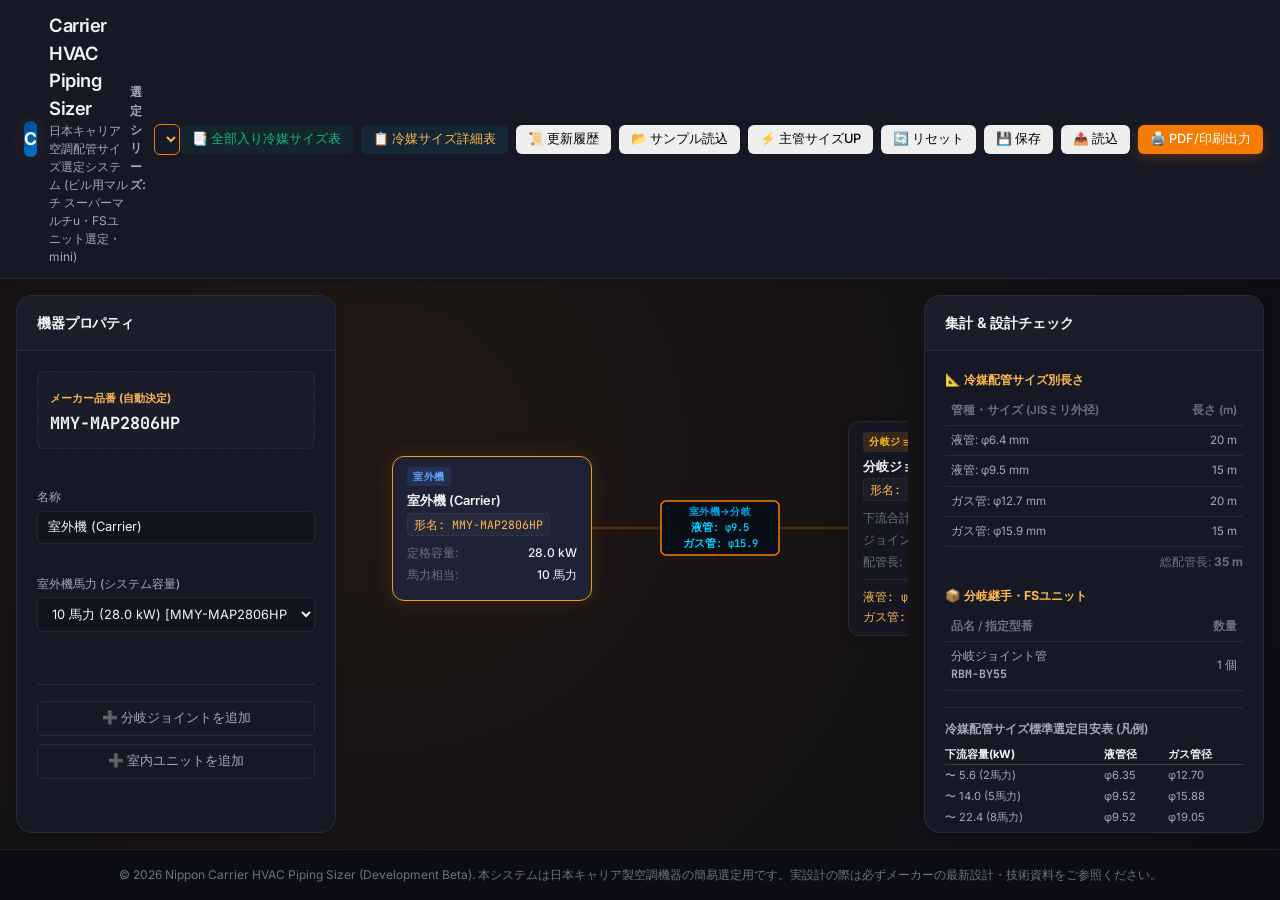
==== commit 167cf762: "Carrier: replace unverified full-compliance claim with unverified-model warning" ====
--- a/refrigerant-sizer/carrier-refrigerant-sizer/index.html
+++ b/refrigerant-sizer/carrier-refrigerant-sizer/index.html
@@ -258,7 +258,7 @@
                     <span style="font-size:1.4rem;">📑</span>
                     <div>
                         <span class="modal-title" style="color:#10b981; font-weight:700;">全部入り 冷媒配管サイズ表 (全パターン網羅一覧)</span>
-                        <div style="font-size:0.75rem; color:var(--text-secondary); margin-top:2px;">日本キャリア技術資料・カタログ冷媒配管接続要領に完全準拠した全系統共通マスターテーブル</div>
+                        <div style="font-size:0.75rem; color:var(--text-secondary); margin-top:2px;">日本キャリア技術資料・カタログ冷媒配管接続要領との一致確認が完了していない全系統共通マスターテーブル【型式・施工基準未照合】</div>
                     </div>
                 </div>
                 <button class="modal-close" id="master-pipesize-modal-close" aria-label="閉じる">×</button>
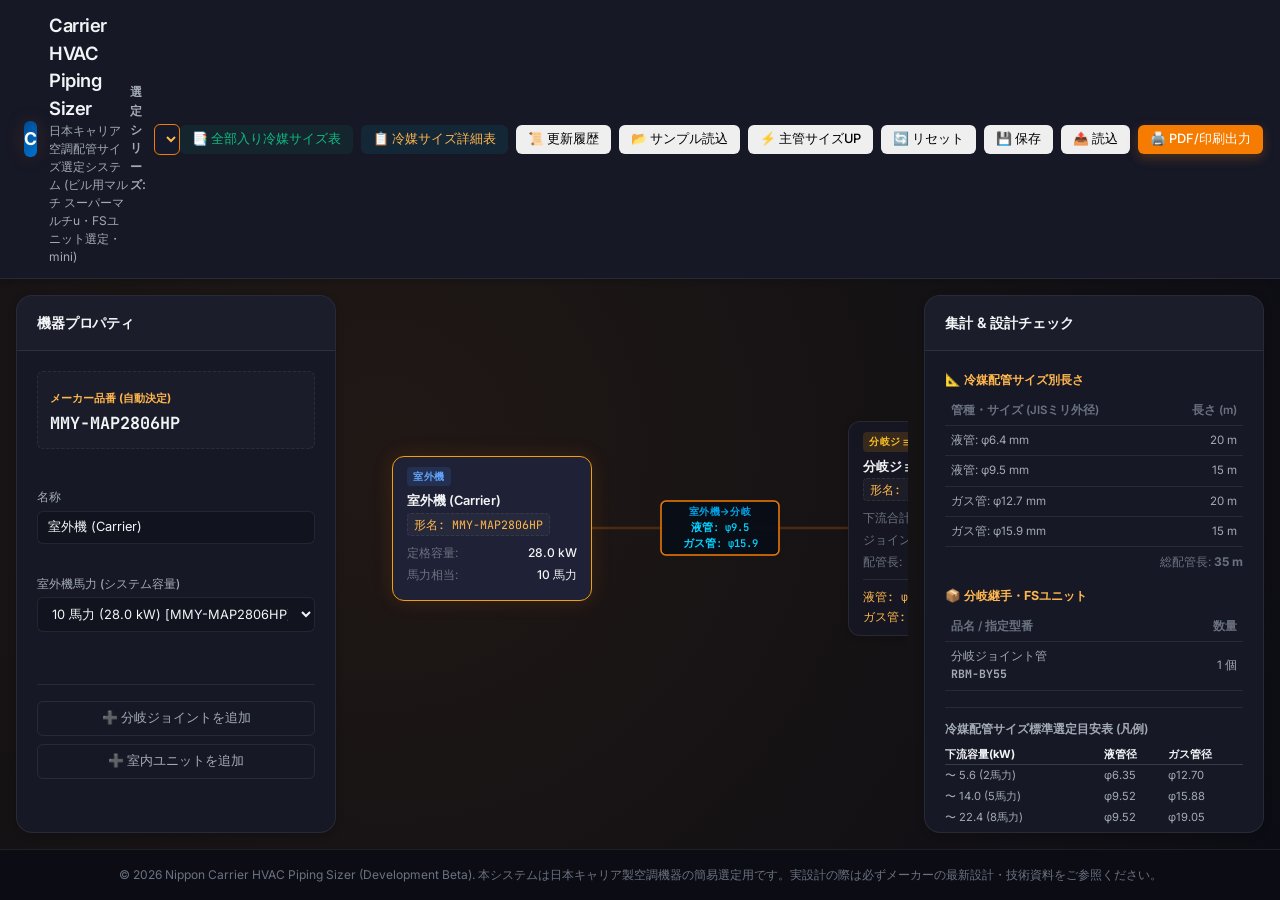
==== commit e27c61d5: "Stage 1a: 表示・文言の是正（表示層のみ、選定結果不変）" ====
--- a/refrigerant-sizer/carrier-refrigerant-sizer/index.html
+++ b/refrigerant-sizer/carrier-refrigerant-sizer/index.html
@@ -115,7 +115,7 @@
             <button class="btn" id="btn-load-sample" title="標準的な系統サンプルを読み込みます">
                 <span>📂 サンプル読込</span>
             </button>
-            <button class="btn" id="btn-force-sizeup" title="最遠配管相当長に関わらず、主管サイズアップを強制適用します">
+            <button class="btn" id="btn-force-sizeup" title="最遠配管実長に関わらず、主管サイズアップを強制適用します">
                 <span>⚡ 主管サイズUP</span>
             </button>
             <button class="btn" id="btn-reset" title="系統図を初期状態にリセットします">
--- a/refrigerant-sizer/carrier-refrigerant-sizer/css/styles.css
+++ b/refrigerant-sizer/carrier-refrigerant-sizer/css/styles.css
@@ -295,8 +295,6 @@
     position: absolute;
     top: 0;
     left: 0;
-    width: 100%;
-    height: 100%;
     pointer-events: none;
     z-index: 1;
 }
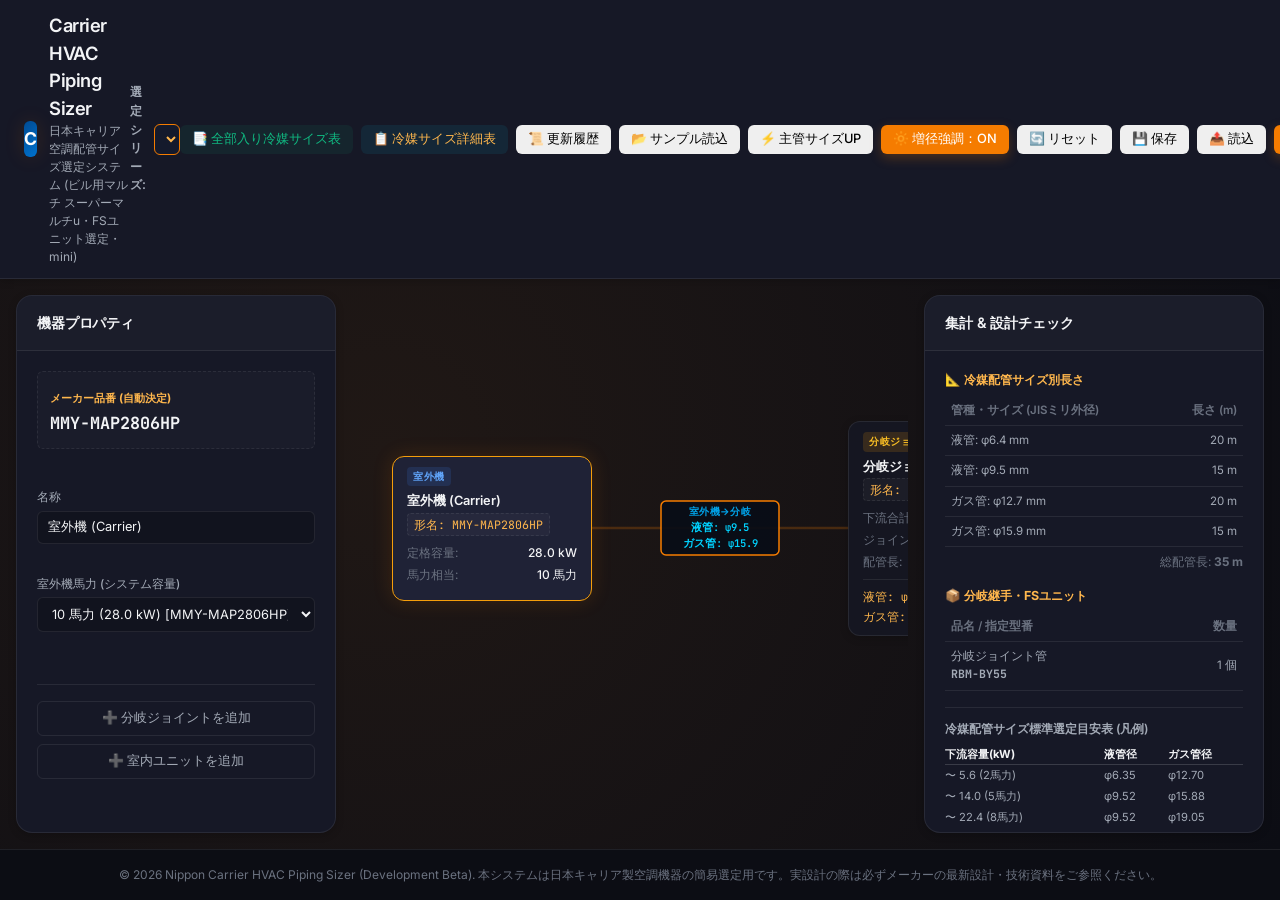
==== commit e3762e17: "Carrier Stage 2: record manual size-up attribution and add size-up highlight display" ====
--- a/refrigerant-sizer/carrier-refrigerant-sizer/index.html
+++ b/refrigerant-sizer/carrier-refrigerant-sizer/index.html
@@ -118,6 +118,7 @@
             <button class="btn" id="btn-force-sizeup" title="最遠配管実長に関わらず、主管サイズアップを強制適用します">
                 <span>⚡ 主管サイズUP</span>
             </button>
+            <button class="btn" id="btn-sizeup-highlight" title="手動サイズアップで増径した配管の強調表示を切り替えます"><span>🔆 増径強調：ON</span></button>
             <button class="btn" id="btn-reset" title="系統図を初期状態にリセットします">
                 <span>🔄 リセット</span>
             </button>
--- a/refrigerant-sizer/carrier-refrigerant-sizer/css/styles.css
+++ b/refrigerant-sizer/carrier-refrigerant-sizer/css/styles.css
@@ -323,6 +323,57 @@
     filter: drop-shadow(0 0 4px rgba(255, 183, 77, 0.3));
 }
 
+/* 手動サイズアップ増径強調表示（Stage 2 展開・表示層のみ） */
+.connection-path.sizeup-overlay {
+    stroke: #ff6a00;
+    stroke-width: 5;
+    fill: none;
+    pointer-events: none;
+}
+
+.pipe-label-text.sizeup-text {
+    fill: #ff8c42;
+    font-weight: 700;
+}
+
+.sizeup-badge-row {
+    color: #ff8c42;
+    font-weight: 700;
+}
+
+.sizeup-legend {
+    position: absolute;
+    left: 12px;
+    bottom: 12px;
+    z-index: 6;
+    max-width: 440px;
+    background: rgba(8, 12, 22, 0.94);
+    border: 1.5px solid #ff6a00;
+    border-radius: 8px;
+    padding: 10px 12px;
+    font-size: 0.72rem;
+    line-height: 1.55;
+    color: var(--text-secondary);
+    pointer-events: none;
+}
+
+.sizeup-legend-title {
+    color: #ff8c42;
+    font-weight: 700;
+    font-size: 0.78rem;
+    margin-bottom: 4px;
+}
+
+.sizeup-legend-swatch {
+    display: inline-block;
+    width: 22px;
+    height: 5px;
+    background: #ff6a00;
+    border-radius: 2px;
+    vertical-align: middle;
+    margin-right: 6px;
+}
+
 /* Node Elements Structure */
 .tree-wrapper {
     display: flex;
